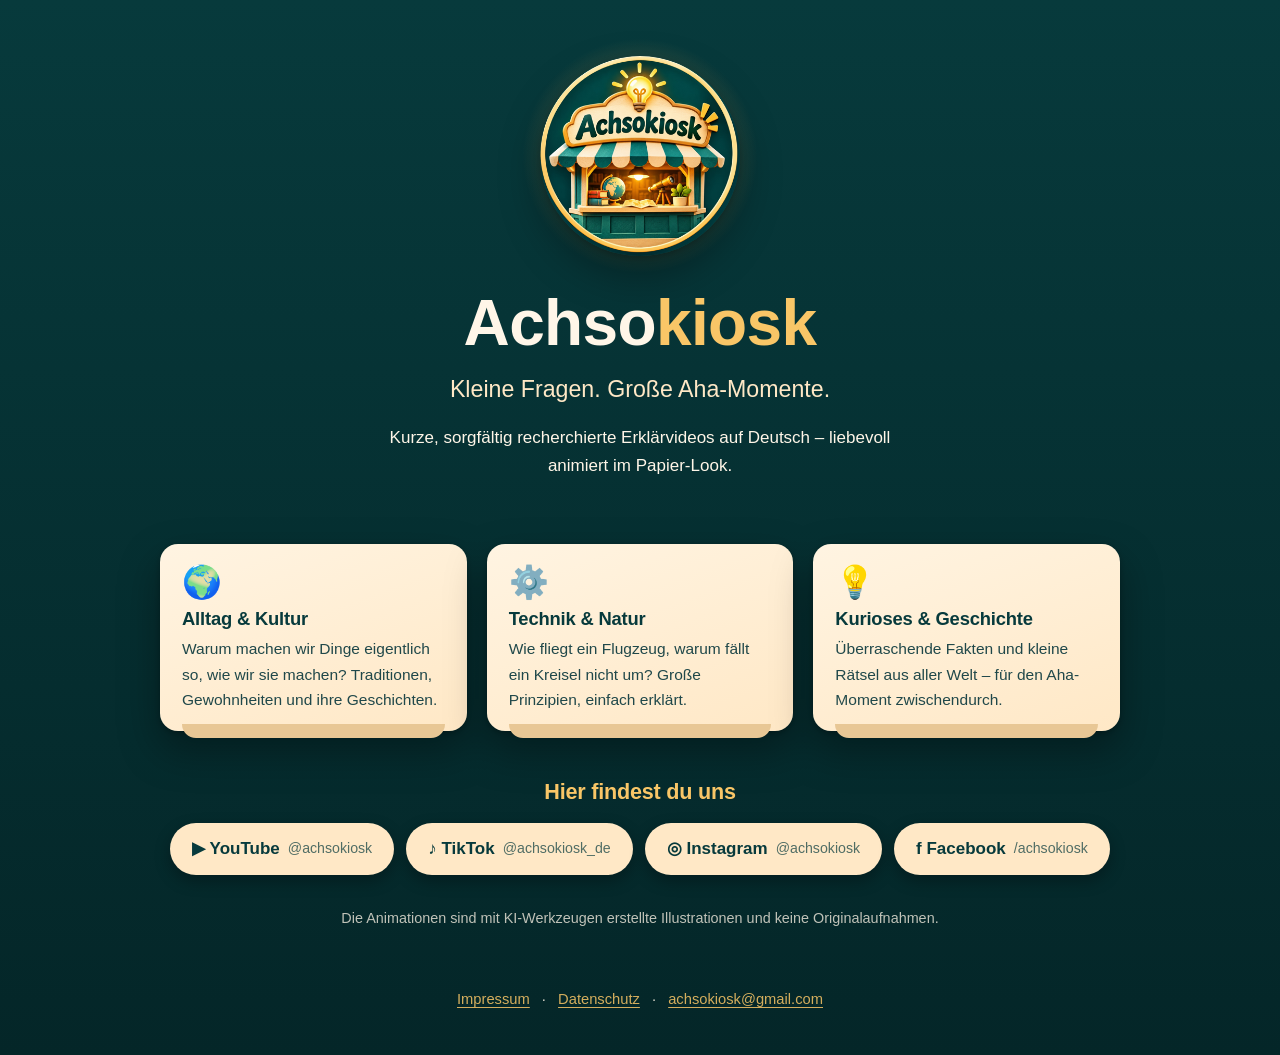
==== index.html @ ddc4084b "Website Achsokiosk: Start, Impressum, Datenschutz Co-Authored-By: Claude Opus 5.5 <noreply@anthropic" ====
<!doctype html>
<html lang="de">
<head>
<meta charset="utf-8">
<meta name="viewport" content="width=device-width, initial-scale=1">
<title>Achsokiosk – Kleine Fragen. Große Aha-Momente.</title>
<meta name="description" content="Achsokiosk: kurze, liebevoll animierte Erklärvideos auf Deutsch über Alltag, Kultur, Geschichte, Technik und Natur.">
<meta property="og:title" content="Achsokiosk – Kleine Fragen. Große Aha-Momente.">
<meta property="og:description" content="Kurze, liebevoll animierte Erklärvideos auf Deutsch.">
<meta property="og:image" content="https://achsokiosk.github.io/logo.png">
<meta name="theme-color" content="#073A3C">
<link rel="icon" href="favicon.png">
<link rel="stylesheet" href="style.css">
</head>
<body>
<div class="himmel" aria-hidden="true"><span class="b1"></span><span class="b2"></span><span class="b3"></span><i></i><i></i><i></i><i></i><i></i></div>
<main>
  <header class="held">
    <div class="logo-rahmen auf v1"><img src="logo.png" alt="Achsokiosk-Logo: ein kleiner Kiosk aus Papier"></div>
    <h1 class="auf v2">Achso<em>kiosk</em></h1>
    <p class="slogan auf v3">Kleine Fragen. Große Aha-Momente.</p>
    <p class="unterzeile auf v3">Kurze, sorgfältig recherchierte Erklärvideos auf Deutsch – liebevoll animiert im Papier-Look.</p>
  </header>

  <section class="themen" aria-label="Unsere Themen">
    <article class="karte auf v4">
      <div class="symbol" aria-hidden="true">🌍</div>
      <h3>Alltag &amp; Kultur</h3>
      <p>Warum machen wir Dinge eigentlich so, wie wir sie machen? Traditionen, Gewohnheiten und ihre Geschichten.</p>
    </article>
    <article class="karte auf v4">
      <div class="symbol" aria-hidden="true">⚙️</div>
      <h3>Technik &amp; Natur</h3>
      <p>Wie fliegt ein Flugzeug, warum fällt ein Kreisel nicht um? Große Prinzipien, einfach erklärt.</p>
    </article>
    <article class="karte auf v4">
      <div class="symbol" aria-hidden="true">💡</div>
      <h3>Kurioses &amp; Geschichte</h3>
      <p>Überraschende Fakten und kleine Rätsel aus aller Welt – für den Aha-Moment zwischendurch.</p>
    </article>
  </section>

  <section class="kanaele-block auf v5">
    <h2>Hier findest du uns</h2>
    <ul class="kanaele">
      <li><a href="https://www.youtube.com/@achsokiosk">▶ YouTube <small>@achsokiosk</small></a></li>
      <li><a href="https://www.tiktok.com/@achsokiosk_de">♪ TikTok <small>@achsokiosk_de</small></a></li>
      <li><a href="https://www.instagram.com/achsokiosk">◎ Instagram <small>@achsokiosk</small></a></li>
      <li><a href="https://www.facebook.com/achsokiosk">f Facebook <small>/achsokiosk</small></a></li>
    </ul>
    <p class="hinweis">Die Animationen sind mit KI-Werkzeugen erstellte Illustrationen und keine Originalaufnahmen.</p>
  </section>
</main>
<footer>
  <a href="impressum.html">Impressum</a> · <a href="datenschutz.html">Datenschutz</a> · <a href="mailto:achsokiosk@gmail.com">achsokiosk@gmail.com</a>
</footer>
</body>
</html>
---- style.css ----
/* Achsokiosk – Markenfarben aus Brand/Paket_V1/ACHSOKIOSK_BRAND_GUIDE_V1.md
   Keine externen Schriften/Skripte (DSGVO): nur System-Schriften, reines CSS. */
:root {
  --petrol: #073A3C;
  --petrol-tief: #042628;
  --tuerkis: #147E80;
  --papier: #FFE8C6;
  --papier-hell: #FFF4E2;
  --gold: #F9C667;
  --orange: #D38C43;
  --gruen: #8BA744;
  --text: #FFF6E8;
  --schatten: 0 18px 40px rgba(0, 0, 0, 0.35), 0 2px 6px rgba(0, 0, 0, 0.25);
}
* { box-sizing: border-box; }
html { background: var(--petrol-tief); scroll-behavior: smooth; }
body {
  margin: 0;
  min-height: 100vh;
  font: 17px/1.65 -apple-system, BlinkMacSystemFont, "Segoe UI", Roboto, "Helvetica Neue", Arial, sans-serif;
  color: var(--text);
  background: linear-gradient(180deg, var(--petrol) 0%, var(--petrol-tief) 100%);
  padding: 0 16px;
  overflow-x: hidden;
  position: relative;
}
a { color: var(--gold); text-underline-offset: 3px; }
a:hover { color: var(--papier); }
h1, h2, h3 { line-height: 1.2; letter-spacing: -0.01em; }

/* Hintergrund: schwebende Papierschichten und Lichtpunkte */
.himmel { position: fixed; inset: 0; z-index: -1; pointer-events: none; overflow: hidden; }
.himmel span { position: absolute; border-radius: 50%; filter: blur(2px); opacity: 0.55; animation: schweben 18s ease-in-out infinite alternate; }
.himmel .b1 { width: 520px; height: 520px; left: -160px; top: -140px; background: radial-gradient(circle, var(--tuerkis) 0%, transparent 70%); }
.himmel .b2 { width: 420px; height: 420px; right: -140px; top: 30%; background: radial-gradient(circle, rgba(249, 198, 103, 0.35) 0%, transparent 70%); animation-duration: 22s; }
.himmel .b3 { width: 360px; height: 360px; left: 20%; bottom: -180px; background: radial-gradient(circle, rgba(139, 167, 68, 0.35) 0%, transparent 70%); animation-duration: 26s; }
.himmel i { position: absolute; width: 6px; height: 6px; border-radius: 50%; background: var(--gold); box-shadow: 0 0 12px var(--gold); opacity: 0; animation: funkeln 6s ease-in-out infinite; }
.himmel i:nth-child(4) { left: 12%; top: 22%; animation-delay: 0s; }
.himmel i:nth-child(5) { left: 84%; top: 14%; animation-delay: 1.5s; }
.himmel i:nth-child(6) { left: 72%; top: 62%; animation-delay: 3s; }
.himmel i:nth-child(7) { left: 22%; top: 74%; animation-delay: 4.5s; }
.himmel i:nth-child(8) { left: 50%; top: 8%; animation-delay: 2.2s; }
@keyframes schweben { from { transform: translate(0, 0) scale(1); } to { transform: translate(40px, 30px) scale(1.08); } }
@keyframes funkeln { 0%, 100% { opacity: 0; transform: scale(0.4); } 50% { opacity: 0.9; transform: scale(1); } }

main, footer { max-width: 960px; margin: 0 auto; }

/* Kopfbereich */
.held { text-align: center; padding: 56px 0 24px; }
.logo-rahmen { position: relative; display: inline-block; margin-bottom: 20px; }
.logo-rahmen::before {
  content: ""; position: absolute; inset: -22px; border-radius: 50%;
  background: radial-gradient(circle, rgba(249, 198, 103, 0.55) 0%, transparent 68%);
  animation: leuchten 4s ease-in-out infinite;
}
.logo-rahmen img { position: relative; display: block; width: 200px; max-width: 55vw; height: auto; border-radius: 50%; box-shadow: var(--schatten); animation: wippen 6s ease-in-out infinite; }
@keyframes leuchten { 0%, 100% { opacity: 0.55; transform: scale(0.96); } 50% { opacity: 1; transform: scale(1.04); } }
@keyframes wippen { 0%, 100% { transform: translateY(0) rotate(-1deg); } 50% { transform: translateY(-10px) rotate(1deg); } }
.held h1 { font-size: clamp(2.4rem, 7vw, 4rem); margin: 0; font-weight: 800; }
.held h1 em { font-style: normal; color: var(--gold); }
.slogan { font-size: clamp(1.15rem, 3vw, 1.45rem); color: var(--papier); margin: 8px 0 0; }
.unterzeile { max-width: 560px; margin: 16px auto 0; opacity: 0.85; }

/* Themen-Karten im Papierlook */
.themen { display: grid; grid-template-columns: repeat(auto-fit, minmax(220px, 1fr)); gap: 20px; margin: 40px 0; }
.karte {
  background: linear-gradient(160deg, var(--papier-hell) 0%, var(--papier) 100%);
  color: var(--petrol); border-radius: 18px; padding: 22px 22px 18px; box-shadow: var(--schatten);
  transform: rotate(var(--neigung, 0deg)); transition: transform 0.35s ease, box-shadow 0.35s ease;
  position: relative;
}
.karte::after { content: ""; position: absolute; left: 22px; right: 22px; bottom: -7px; height: 14px; border-radius: 0 0 14px 14px; background: #E8C795; z-index: -1; }
.karte:nth-child(1) { --neigung: -1.2deg; }
.karte:nth-child(2) { --neigung: 0.8deg; }
.karte:nth-child(3) { --neigung: -0.6deg; }
.karte:hover { transform: rotate(0deg) translateY(-6px); box-shadow: 0 26px 50px rgba(0, 0, 0, 0.4); }
.karte .symbol { font-size: 2rem; line-height: 1; }
.karte h3 { margin: 10px 0 6px; font-size: 1.15rem; }
.karte p { margin: 0; font-size: 0.97rem; color: #20484A; }

/* Kanäle */
.kanaele-block { text-align: center; margin: 48px 0 24px; }
.kanaele-block h2 { color: var(--gold); font-size: 1.35rem; margin: 0 0 18px; }
.kanaele { display: flex; flex-wrap: wrap; gap: 12px; justify-content: center; padding: 0; margin: 0; list-style: none; }
.kanaele a {
  display: inline-flex; align-items: center; gap: 8px; padding: 12px 22px; border-radius: 999px;
  background: var(--papier); color: var(--petrol); font-weight: 700; text-decoration: none;
  box-shadow: 0 6px 16px rgba(0, 0, 0, 0.3); transition: transform 0.2s ease, background 0.2s ease;
}
.kanaele a:hover, .kanaele a:focus-visible { background: var(--gold); transform: translateY(-3px); }
.kanaele small { font-weight: 500; opacity: 0.7; }

.hinweis { text-align: center; font-size: 0.9rem; opacity: 0.75; margin: 32px auto 0; max-width: 620px; }

/* Rechtstexte */
.blatt {
  max-width: 760px; margin: 40px auto 0; background: var(--papier-hell); color: #17393A;
  border-radius: 20px; padding: 28px clamp(20px, 5vw, 48px) 36px; box-shadow: var(--schatten);
}
.blatt h1 { color: var(--petrol); font-size: 2rem; margin: 0 0 8px; }
.blatt h2 { color: var(--tuerkis); font-size: 1.15rem; margin: 28px 0 6px; }
.blatt a { color: var(--tuerkis); }
.blatt a:hover { color: var(--orange); }
.zurueck { display: inline-block; margin-top: 32px; font-weight: 600; text-decoration: none; }

footer { padding: 32px 0 44px; text-align: center; font-size: 0.92rem; opacity: 0.85; }
footer a { margin: 0 8px; }

/* Einblenden beim Laden */
.auf { opacity: 0; transform: translateY(18px); animation: auftauchen 0.8s ease-out forwards; }
.auf.v1 { animation-delay: 0.1s; } .auf.v2 { animation-delay: 0.25s; } .auf.v3 { animation-delay: 0.4s; }
.auf.v4 { animation-delay: 0.55s; } .auf.v5 { animation-delay: 0.7s; }
@keyframes auftauchen { to { opacity: 1; transform: none; } }

@media (prefers-reduced-motion: reduce) {
  *, *::before, *::after { animation: none !important; transition: none !important; }
  .auf { opacity: 1; transform: none; }
}
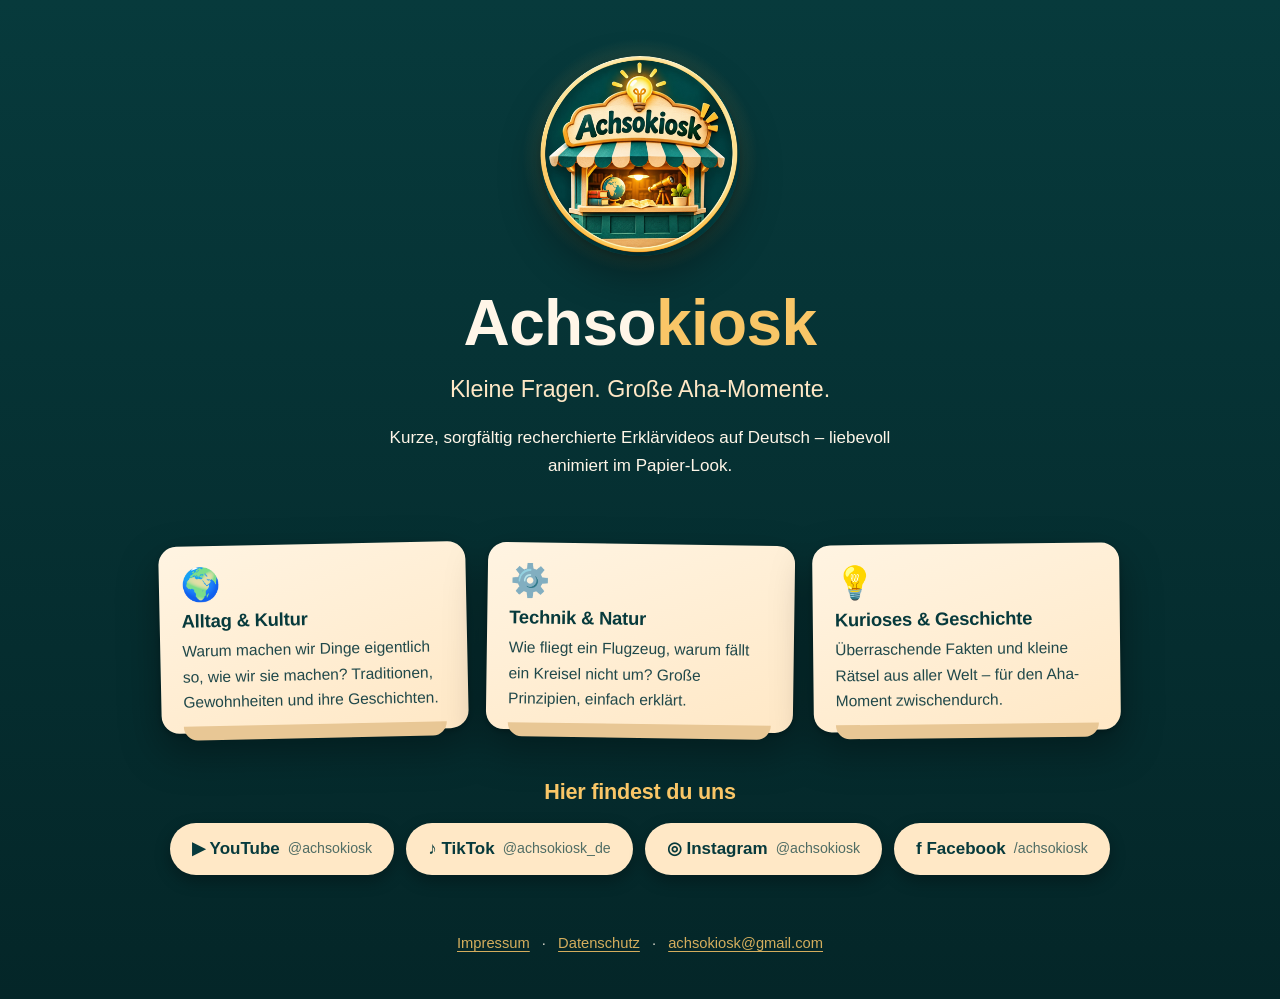
==== commit 78a3aaee: "Website: keine KI-Erwähnung, Hover der Themenkarten repariert Co-Authored-By: Claude Opus 5.5 <norep" ====
--- a/index.html
+++ b/index.html
@@ -48,7 +48,6 @@
       <li><a href="https://www.instagram.com/achsokiosk">◎ Instagram <small>@achsokiosk</small></a></li>
       <li><a href="https://www.facebook.com/achsokiosk">f Facebook <small>/achsokiosk</small></a></li>
     </ul>
-    <p class="hinweis">Die Animationen sind mit KI-Werkzeugen erstellte Illustrationen und keine Originalaufnahmen.</p>
   </section>
 </main>
 <footer>
--- a/style.css
+++ b/style.css
@@ -90,7 +90,6 @@
 .kanaele a:hover, .kanaele a:focus-visible { background: var(--gold); transform: translateY(-3px); }
 .kanaele small { font-weight: 500; opacity: 0.7; }
 
-.hinweis { text-align: center; font-size: 0.9rem; opacity: 0.75; margin: 32px auto 0; max-width: 620px; }
 
 /* Rechtstexte */
 .blatt {
@@ -107,12 +106,13 @@
 footer a { margin: 0 8px; }
 
 /* Einblenden beim Laden */
-.auf { opacity: 0; transform: translateY(18px); animation: auftauchen 0.8s ease-out forwards; }
+/* Einblenden nur über opacity + translate: transform bleibt frei für Neigung und Hover (sonst friert die Endstellung der Animation transform ein) */
+.auf { opacity: 0; translate: 0 18px; animation: auftauchen 0.8s ease-out forwards; }
 .auf.v1 { animation-delay: 0.1s; } .auf.v2 { animation-delay: 0.25s; } .auf.v3 { animation-delay: 0.4s; }
 .auf.v4 { animation-delay: 0.55s; } .auf.v5 { animation-delay: 0.7s; }
-@keyframes auftauchen { to { opacity: 1; transform: none; } }
+@keyframes auftauchen { to { opacity: 1; translate: 0 0; } }
 
 @media (prefers-reduced-motion: reduce) {
   *, *::before, *::after { animation: none !important; transition: none !important; }
-  .auf { opacity: 1; transform: none; }
+  .auf { opacity: 1; translate: none; }
 }
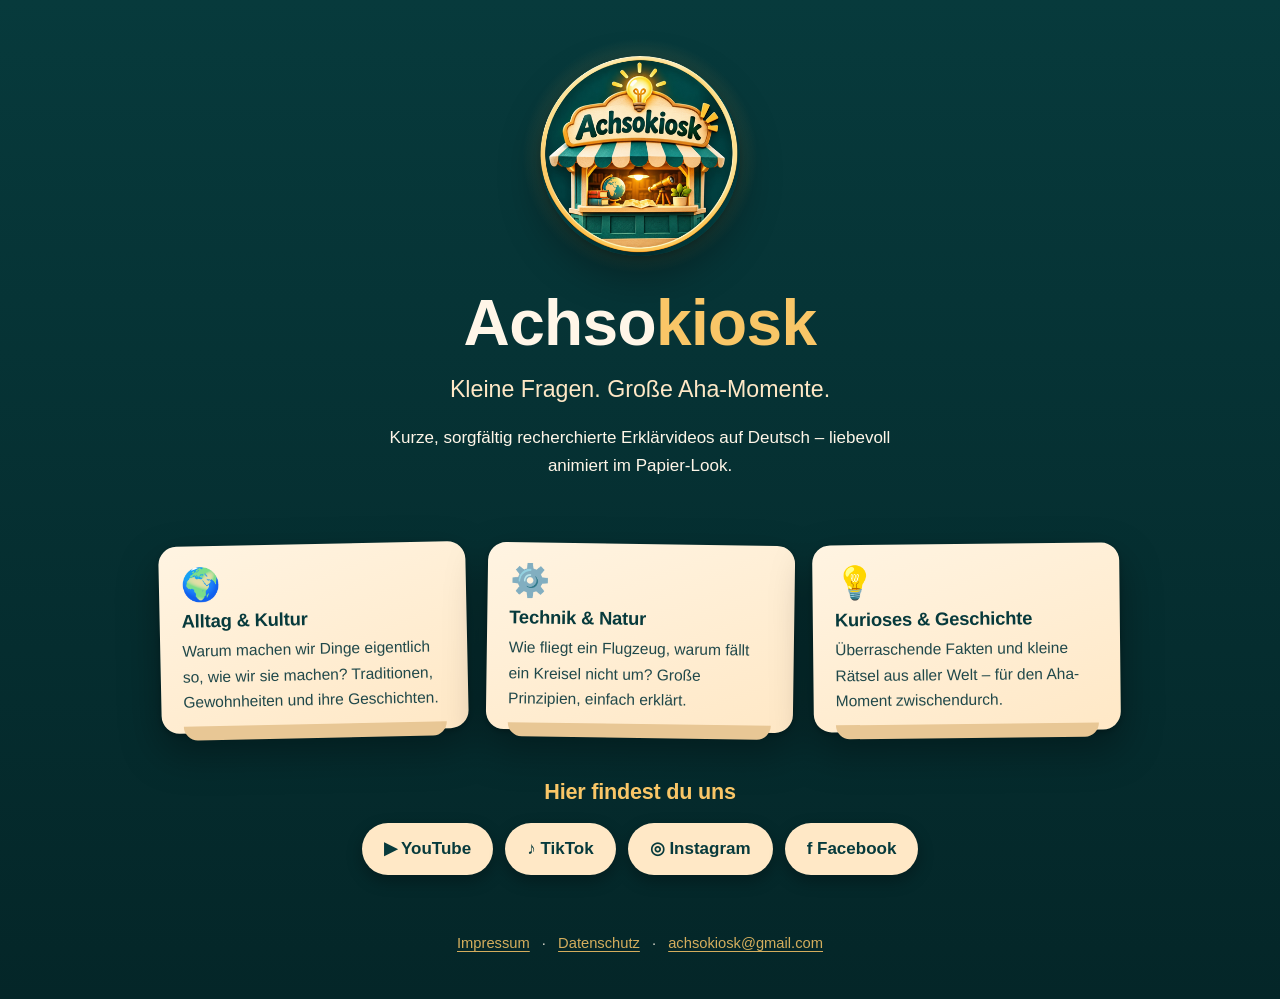
==== commit 3b82ab38: "Website: Kanal-Knöpfe nur Symbol + Name Co-Authored-By: Claude Opus 5.5 <noreply@anthropic.com> Clau" ====
--- a/index.html
+++ b/index.html
@@ -43,10 +43,10 @@
   <section class="kanaele-block auf v5">
     <h2>Hier findest du uns</h2>
     <ul class="kanaele">
-      <li><a href="https://www.youtube.com/@achsokiosk">▶ YouTube <small>@achsokiosk</small></a></li>
-      <li><a href="https://www.tiktok.com/@achsokiosk_de">♪ TikTok <small>@achsokiosk_de</small></a></li>
-      <li><a href="https://www.instagram.com/achsokiosk">◎ Instagram <small>@achsokiosk</small></a></li>
-      <li><a href="https://www.facebook.com/achsokiosk">f Facebook <small>/achsokiosk</small></a></li>
+      <li><a href="https://www.youtube.com/@achsokiosk">▶ YouTube</a></li>
+      <li><a href="https://www.tiktok.com/@achsokiosk_de">♪ TikTok</a></li>
+      <li><a href="https://www.instagram.com/achsokiosk">◎ Instagram</a></li>
+      <li><a href="https://www.facebook.com/achsokiosk">f Facebook</a></li>
     </ul>
   </section>
 </main>
--- a/style.css
+++ b/style.css
@@ -88,7 +88,6 @@
   box-shadow: 0 6px 16px rgba(0, 0, 0, 0.3); transition: transform 0.2s ease, background 0.2s ease;
 }
 .kanaele a:hover, .kanaele a:focus-visible { background: var(--gold); transform: translateY(-3px); }
-.kanaele small { font-weight: 500; opacity: 0.7; }
 
 
 /* Rechtstexte */
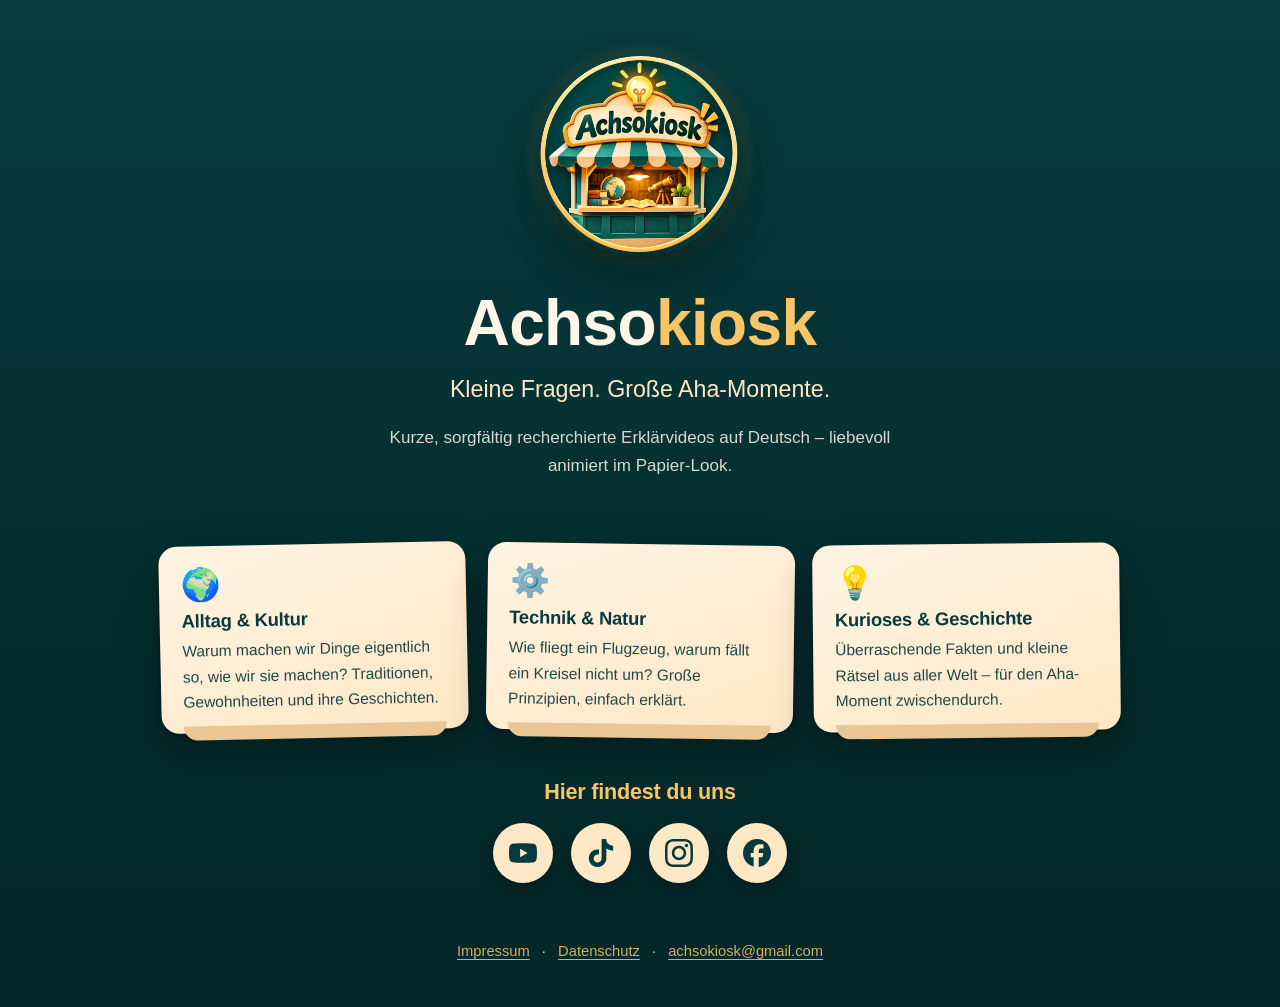
==== commit 5fc27f7c: "Website: echte Plattform-Logos (Simple Icons, CC0) ohne Namen, ausfallsicheres Einblenden Co-Authore" ====
--- a/index.html
+++ b/index.html
@@ -43,10 +43,10 @@
   <section class="kanaele-block auf v5">
     <h2>Hier findest du uns</h2>
     <ul class="kanaele">
-      <li><a href="https://www.youtube.com/@achsokiosk">▶ YouTube</a></li>
-      <li><a href="https://www.tiktok.com/@achsokiosk_de">♪ TikTok</a></li>
-      <li><a href="https://www.instagram.com/achsokiosk">◎ Instagram</a></li>
-      <li><a href="https://www.facebook.com/achsokiosk">f Facebook</a></li>
+      <li><a class="k-youtube" href="https://www.youtube.com/@achsokiosk" aria-label="YouTube" title="YouTube"><svg viewBox="0 0 24 24" aria-hidden="true"><path d="M23.498 6.186a3.016 3.016 0 0 0-2.122-2.136C19.505 3.545 12 3.545 12 3.545s-7.505 0-9.377.505A3.017 3.017 0 0 0 .502 6.186C0 8.07 0 12 0 12s0 3.93.502 5.814a3.016 3.016 0 0 0 2.122 2.136c1.871.505 9.376.505 9.376.505s7.505 0 9.377-.505a3.015 3.015 0 0 0 2.122-2.136C24 15.93 24 12 24 12s0-3.93-.502-5.814zM9.545 15.568V8.432L15.818 12l-6.273 3.568z"/></svg></a></li>
+      <li><a class="k-tiktok" href="https://www.tiktok.com/@achsokiosk_de" aria-label="TikTok" title="TikTok"><svg viewBox="0 0 24 24" aria-hidden="true"><path d="M12.525.02c1.31-.02 2.61-.01 3.91-.02.08 1.53.63 3.09 1.75 4.17 1.12 1.11 2.7 1.62 4.24 1.79v4.03c-1.44-.05-2.89-.35-4.2-.97-.57-.26-1.1-.59-1.62-.93-.01 2.92.01 5.84-.02 8.75-.08 1.4-.54 2.79-1.35 3.94-1.31 1.92-3.58 3.17-5.91 3.21-1.43.08-2.86-.31-4.08-1.03-2.02-1.19-3.44-3.37-3.65-5.71-.02-.5-.03-1-.01-1.49.18-1.9 1.12-3.72 2.58-4.96 1.66-1.44 3.98-2.13 6.15-1.72.02 1.48-.04 2.96-.04 4.44-.99-.32-2.15-.23-3.02.37-.63.41-1.11 1.04-1.36 1.75-.21.51-.15 1.07-.14 1.61.24 1.64 1.82 3.02 3.5 2.87 1.12-.01 2.19-.66 2.77-1.61.19-.33.4-.67.41-1.06.1-1.79.06-3.57.07-5.36.01-4.03-.01-8.05.02-12.07z"/></svg></a></li>
+      <li><a class="k-instagram" href="https://www.instagram.com/achsokiosk" aria-label="Instagram" title="Instagram"><svg viewBox="0 0 24 24" aria-hidden="true"><path d="M7.0301.084c-1.2768.0602-2.1487.264-2.911.5634-.7888.3075-1.4575.72-2.1228 1.3877-.6652.6677-1.075 1.3368-1.3802 2.127-.2954.7638-.4956 1.6365-.552 2.914-.0564 1.2775-.0689 1.6882-.0626 4.947.0062 3.2586.0206 3.6671.0825 4.9473.061 1.2765.264 2.1482.5635 2.9107.308.7889.72 1.4573 1.388 2.1228.6679.6655 1.3365 1.0743 2.1285 1.38.7632.295 1.6361.4961 2.9134.552 1.2773.056 1.6884.069 4.9462.0627 3.2578-.0062 3.668-.0207 4.9478-.0814 1.28-.0607 2.147-.2652 2.9098-.5633.7889-.3086 1.4578-.72 2.1228-1.3881.665-.6682 1.0745-1.3378 1.3795-2.1284.2957-.7632.4966-1.636.552-2.9124.056-1.2809.0692-1.6898.063-4.948-.0063-3.2583-.021-3.6668-.0817-4.9465-.0607-1.2797-.264-2.1487-.5633-2.9117-.3084-.7889-.72-1.4568-1.3876-2.1228C21.2982 1.33 20.628.9208 19.8378.6165 19.074.321 18.2017.1197 16.9244.0645 15.6471.0093 15.236-.005 11.977.0014 8.718.0076 8.31.0215 7.0301.0839m.1402 21.6932c-1.17-.0509-1.8053-.2453-2.2287-.408-.5606-.216-.96-.4771-1.3819-.895-.422-.4178-.6811-.8186-.9-1.378-.1644-.4234-.3624-1.058-.4171-2.228-.0595-1.2645-.072-1.6442-.079-4.848-.007-3.2037.0053-3.583.0607-4.848.05-1.169.2456-1.805.408-2.2282.216-.5613.4762-.96.895-1.3816.4188-.4217.8184-.6814 1.3783-.9003.423-.1651 1.0575-.3614 2.227-.4171 1.2655-.06 1.6447-.072 4.848-.079 3.2033-.007 3.5835.005 4.8495.0608 1.169.0508 1.8053.2445 2.228.408.5608.216.96.4754 1.3816.895.4217.4194.6816.8176.9005 1.3787.1653.4217.3617 1.056.4169 2.2263.0602 1.2655.0739 1.645.0796 4.848.0058 3.203-.0055 3.5834-.061 4.848-.051 1.17-.245 1.8055-.408 2.2294-.216.5604-.4763.96-.8954 1.3814-.419.4215-.8181.6811-1.3783.9-.4224.1649-1.0577.3617-2.2262.4174-1.2656.0595-1.6448.072-4.8493.079-3.2045.007-3.5825-.006-4.848-.0608M16.953 5.5864A1.44 1.44 0 1 0 18.39 4.144a1.44 1.44 0 0 0-1.437 1.4424M5.8385 12.012c.0067 3.4032 2.7706 6.1557 6.173 6.1493 3.4026-.0065 6.157-2.7701 6.1506-6.1733-.0065-3.4032-2.771-6.1565-6.174-6.1498-3.403.0067-6.156 2.771-6.1496 6.1738M8 12.0077a4 4 0 1 1 4.008 3.9921A3.9996 3.9996 0 0 1 8 12.0077"/></svg></a></li>
+      <li><a class="k-facebook" href="https://www.facebook.com/achsokiosk" aria-label="Facebook" title="Facebook"><svg viewBox="0 0 24 24" aria-hidden="true"><path d="M9.101 23.691v-7.98H6.627v-3.667h2.474v-1.58c0-4.085 1.848-5.978 5.858-5.978.401 0 .955.042 1.468.103a8.68 8.68 0 0 1 1.141.195v3.325a8.623 8.623 0 0 0-.653-.036 26.805 26.805 0 0 0-.733-.009c-.707 0-1.259.096-1.675.309a1.686 1.686 0 0 0-.679.622c-.258.42-.374.995-.374 1.752v1.297h3.919l-.386 2.103-.287 1.564h-3.246v8.245C19.396 23.238 24 18.179 24 12.044c0-6.627-5.373-12-12-12s-12 5.373-12 12c0 5.628 3.874 10.35 9.101 11.647Z"/></svg></a></li>
     </ul>
   </section>
 </main>
--- a/style.css
+++ b/style.css
@@ -81,13 +81,19 @@
 /* Kanäle */
 .kanaele-block { text-align: center; margin: 48px 0 24px; }
 .kanaele-block h2 { color: var(--gold); font-size: 1.35rem; margin: 0 0 18px; }
-.kanaele { display: flex; flex-wrap: wrap; gap: 12px; justify-content: center; padding: 0; margin: 0; list-style: none; }
+.kanaele { display: flex; flex-wrap: wrap; gap: 18px; justify-content: center; padding: 0; margin: 0; list-style: none; }
 .kanaele a {
-  display: inline-flex; align-items: center; gap: 8px; padding: 12px 22px; border-radius: 999px;
-  background: var(--papier); color: var(--petrol); font-weight: 700; text-decoration: none;
-  box-shadow: 0 6px 16px rgba(0, 0, 0, 0.3); transition: transform 0.2s ease, background 0.2s ease;
+  display: grid; place-items: center; width: 60px; height: 60px; border-radius: 50%;
+  background: var(--papier); color: var(--petrol);
+  box-shadow: 0 6px 16px rgba(0, 0, 0, 0.3); transition: transform 0.2s ease, background 0.2s ease, color 0.2s ease;
 }
-.kanaele a:hover, .kanaele a:focus-visible { background: var(--gold); transform: translateY(-3px); }
+.kanaele svg { width: 28px; height: 28px; fill: currentColor; }
+/* Hover: Plattformfarbe (Logos: Simple Icons, CC0) */
+.kanaele a:hover, .kanaele a:focus-visible { transform: translateY(-4px) scale(1.06); background: #fff; }
+.kanaele .k-youtube:hover, .kanaele .k-youtube:focus-visible { color: #FF0000; }
+.kanaele .k-tiktok:hover, .kanaele .k-tiktok:focus-visible { color: #000000; }
+.kanaele .k-instagram:hover, .kanaele .k-instagram:focus-visible { color: #E4405F; }
+.kanaele .k-facebook:hover, .kanaele .k-facebook:focus-visible { color: #0866FF; }
 
 
 /* Rechtstexte */
@@ -104,14 +110,12 @@
 footer { padding: 32px 0 44px; text-align: center; font-size: 0.92rem; opacity: 0.85; }
 footer a { margin: 0 8px; }
 
-/* Einblenden beim Laden */
 /* Einblenden nur über opacity + translate: transform bleibt frei für Neigung und Hover (sonst friert die Endstellung der Animation transform ein) */
-.auf { opacity: 0; translate: 0 18px; animation: auftauchen 0.8s ease-out forwards; }
+.auf { animation: auftauchen 0.8s ease-out both; }
 .auf.v1 { animation-delay: 0.1s; } .auf.v2 { animation-delay: 0.25s; } .auf.v3 { animation-delay: 0.4s; }
 .auf.v4 { animation-delay: 0.55s; } .auf.v5 { animation-delay: 0.7s; }
-@keyframes auftauchen { to { opacity: 1; translate: 0 0; } }
+@keyframes auftauchen { from { opacity: 0; translate: 0 18px; } }
 
 @media (prefers-reduced-motion: reduce) {
   *, *::before, *::after { animation: none !important; transition: none !important; }
-  .auf { opacity: 1; translate: none; }
 }
